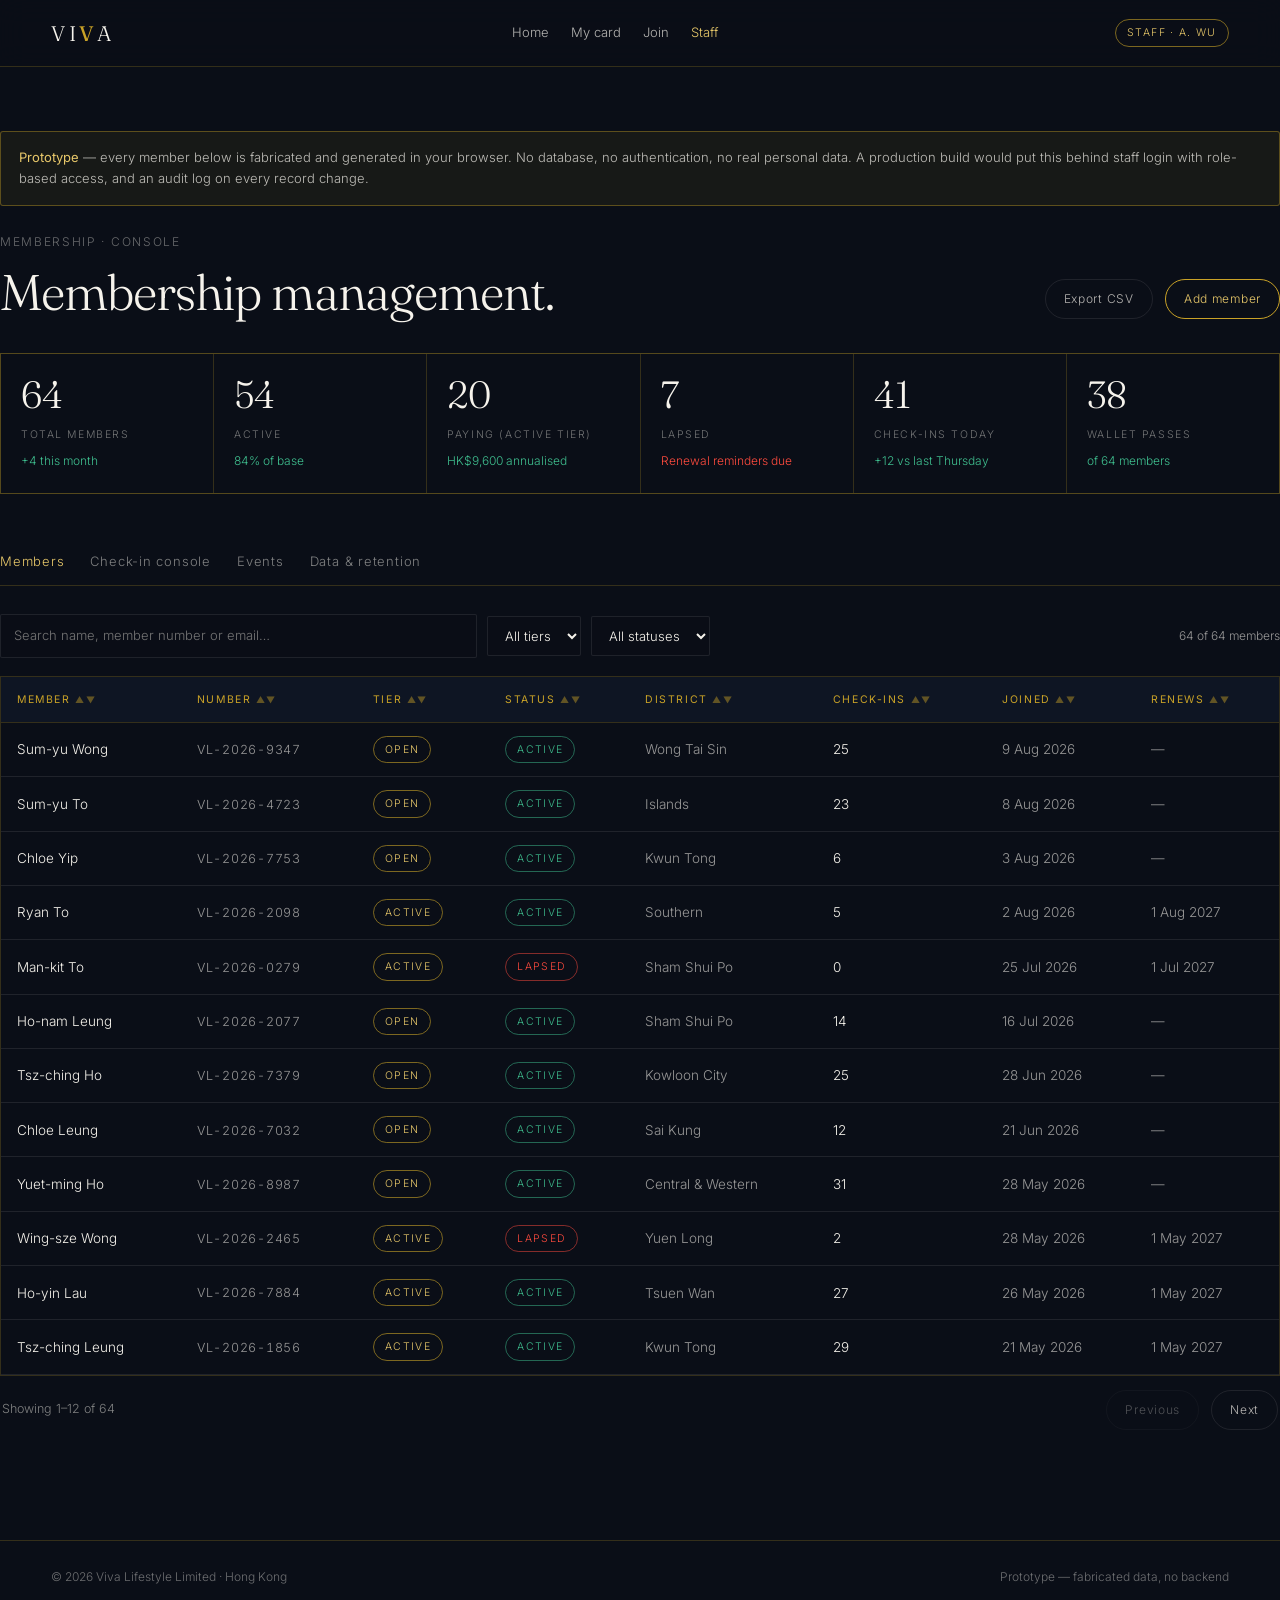
==== admin.html @ 415089f7 "Add membership prototype: join flow, virtual card, admin console" ====
<!DOCTYPE html>
<html lang="en">
<head>
<meta charset="utf-8">
<meta name="viewport" content="width=device-width, initial-scale=1">
<title>Membership admin — Viva Lifestyle</title>
<meta name="description" content="Viva Lifestyle membership management console: members, tiers, check-ins and events.">
<meta name="robots" content="noindex">
<meta name="theme-color" content="#0A0E17">
<link rel="preconnect" href="https://fonts.googleapis.com">
<link rel="preconnect" href="https://fonts.gstatic.com" crossorigin>
<link href="https://fonts.googleapis.com/css2?family=Fraunces:opsz,wght@9..144,300;9..144,400;9..144,500&family=Inter:wght@300;400;500&family=Noto+Sans+TC:wght@300;400;500&family=Noto+Serif+TC:wght@400;500&display=swap" rel="stylesheet">
<link rel="stylesheet" href="app.css">
</head>
<body>

<header class="top">
  <div class="wrap topin">
    <a href="index.html" class="logo">VI<b>V</b>A</a>
    <nav class="topnav">
      <a href="index.html">Home</a>
      <a href="card.html">My card</a>
      <a href="join.html">Join</a>
      <a href="admin.html" aria-current="page">Staff</a>
    </nav>
    <div class="toptools">
      <span class="badge gold">Staff · A. Wu</span>
    </div>
  </div>
</header>

<main class="wrap page">

  <div class="notice">
    <b>Prototype</b> — every member below is fabricated and generated in your browser. No database, no authentication,
    no real personal data. A production build would put this behind staff login with role-based access, and an audit log
    on every record change.
  </div>

  <p class="crumb">Membership · Console</p>
  <div class="phead">
    <h1 class="serif">Membership management.</h1>
    <div class="btnrow">
      <button class="btn sm ghost" id="expAll"><i></i><span>Export CSV</span></button>
      <button class="btn sm"><i></i><span>Add member</span></button>
    </div>
  </div>

  <div class="kpis rv" id="kpis"></div>

  <div class="tabs" style="margin-top:44px">
    <button class="tab on" data-tab="members">Members</button>
    <button class="tab" data-tab="checkin">Check-in console</button>
    <button class="tab" data-tab="events">Events</button>
    <button class="tab" data-tab="data">Data &amp; retention</button>
  </div>

  <!-- ---------- members ---------- -->
  <section data-panel="members">
    <div class="toolbar">
      <input type="search" id="q" placeholder="Search name, member number or email…" aria-label="Search members">
      <select id="fTier" aria-label="Filter by tier">
        <option value="">All tiers</option><option value="open">Open</option>
        <option value="active">Active</option><option value="builder">Builder</option>
      </select>
      <select id="fStatus" aria-label="Filter by status">
        <option value="">All statuses</option><option value="active">Active</option>
        <option value="lapsed">Lapsed</option><option value="pending">Pending</option>
      </select>
      <span class="spacer"></span>
      <span class="tiny muted" id="count"></span>
    </div>

    <div class="tablewrap">
      <table>
        <thead><tr>
          <th data-sort="name">Member <span class="ar">▲▼</span></th>
          <th data-sort="id">Number <span class="ar">▲▼</span></th>
          <th data-sort="tier">Tier <span class="ar">▲▼</span></th>
          <th data-sort="status">Status <span class="ar">▲▼</span></th>
          <th data-sort="district">District <span class="ar">▲▼</span></th>
          <th data-sort="checkins">Check-ins <span class="ar">▲▼</span></th>
          <th data-sort="joined">Joined <span class="ar">▲▼</span></th>
          <th data-sort="renews">Renews <span class="ar">▲▼</span></th>
        </tr></thead>
        <tbody id="rows"></tbody>
      </table>
      <div class="empty" id="none" hidden>No members match those filters.</div>
    </div>
    <div class="pager">
      <span id="pinfo"></span>
      <span class="btnrow">
        <button class="btn sm ghost" id="prev"><i></i><span>Previous</span></button>
        <button class="btn sm ghost" id="next"><i></i><span>Next</span></button>
      </span>
    </div>
  </section>

  <!-- ---------- check-in ---------- -->
  <section data-panel="checkin" hidden>
    <div class="scanner">
      <div>
        <div class="viewfinder">
          <div class="frame"><div class="laser"></div></div>
          <div class="hintxt">Camera would appear here</div>
        </div>
        <div class="btnrow" style="margin-top:18px">
          <button class="btn sm solid" id="simOk"><i></i><span>Simulate valid scan</span></button>
          <button class="btn sm ghost" id="simNo"><i></i><span>Simulate expired code</span></button>
        </div>
        <p class="tiny muted" style="margin-top:14px">
          Production: the host scans the member's rotating code, the server validates the token against the member
          record and the event's eligibility rule, then writes an attendance row. Codes expire every 30 seconds so a
          screenshot can't be passed around.
        </p>
      </div>
      <div>
        <div class="field">
          <label>Checking in to</label>
          <select id="evSel"></select>
        </div>
        <div class="scanres" id="scanres">
          <p class="muted tiny">Waiting for a scan…</p>
        </div>
        <h2 style="font-family:var(--display);font-weight:400;font-size:19px;margin:30px 0 12px">Recent check-ins</h2>
        <div class="rows" id="recent"></div>
      </div>
    </div>
  </section>

  <!-- ---------- events ---------- -->
  <section data-panel="events" hidden>
    <div class="tablewrap">
      <table>
        <thead><tr>
          <th>Event</th><th>Date</th><th>Venue</th><th>Eligibility</th>
          <th>Registered</th><th>Capacity</th><th>Fill</th><th>Price</th>
        </tr></thead>
        <tbody id="evRows"></tbody>
      </table>
    </div>
    <p class="tiny muted" style="margin-top:16px">
      Fill rate is registrations against capacity. Members-only events are gated on tier at scan time, not at
      registration, so an upgrade on the night still gets someone in.
    </p>
  </section>

  <!-- ---------- data ---------- -->
  <section data-panel="data" hidden>
    <div class="panel">
      <h2 style="font-family:var(--display);font-weight:400;font-size:22px;margin-bottom:16px">Personal data handling</h2>
      <p class="muted" style="font-size:14px">
        Viva collects personal data from members in Hong Kong, so the Personal Data (Privacy) Ordinance applies.
        These are the decisions a production build has to make explicit — they are listed here as a checklist, not as
        implemented behaviour.
      </p>
      <div class="rows" style="margin-top:22px">
        <div class="row"><div class="l"><b>Collection statement</b><small>Shown at sign-up, stating purpose, classes of transferee and access rights</small></div><div class="r"><span class="badge red">Not drafted</span></div></div>
        <div class="row"><div class="l"><b>Guardian consent under 18</b><small>Captured at sign-up, verified before first event</small></div><div class="r"><span class="badge gold">Flow built, unverified</span></div></div>
        <div class="row"><div class="l"><b>Attendance retention</b><small>Proposed: 24 months, then automatic deletion</small></div><div class="r"><span class="badge gold">Policy needed</span></div></div>
        <div class="row"><div class="l"><b>Marketing consent</b><small>Separate opt-in, withdrawable in one click</small></div><div class="r"><span class="badge green">Separated at sign-up</span></div></div>
        <div class="row"><div class="l"><b>Photo consent</b><small>Optional, withdrawable, tracked per member</small></div><div class="r"><span class="badge green">Separated at sign-up</span></div></div>
        <div class="row"><div class="l"><b>Data access requests</b><small>Member can export or erase their own record</small></div><div class="r"><span class="badge red">Not built</span></div></div>
        <div class="row"><div class="l"><b>Staff access log</b><small>Who viewed or changed which member record, and when</small></div><div class="r"><span class="badge red">Not built</span></div></div>
      </div>
    </div>
  </section>
</main>

<div class="scrim" id="scrim"></div>
<aside class="drawer" id="drawer" role="dialog" aria-modal="true" aria-label="Member detail">
  <button class="x" id="closeDrawer" aria-label="Close">×</button>
  <div id="dbody"></div>
</aside>

<footer class="foot">
  <div class="wrap in">
    <span>© 2026 Viva Lifestyle Limited · Hong Kong</span>
    <span>Prototype — fabricated data, no backend</span>
  </div>
</footer>

<script src="app.js"></script>
<script>
VIVA.ready(function () {
  var M = VIVA.MEMBERS, T = VIVA.TIERS, page = 0, per = 12, sortKey = 'joined', sortDir = -1;

  /* ---------- KPIs ---------- */
  var active = M.filter(function (m) { return m.status === 'active'; }).length;
  var paid = M.filter(function (m) { return m.tier === 'active'; }).length;
  var lapsed = M.filter(function (m) { return m.status === 'lapsed'; }).length;
  var revenue = paid * 480;
  var newThisMonth = M.filter(function (m) { return m.joined.slice(0, 7) === '2026-08'; }).length;
  var kpis = [
    ['Total members', M.length.toLocaleString(), '+' + newThisMonth + ' this month', false],
    ['Active', active.toLocaleString(), Math.round(active / M.length * 100) + '% of base', false],
    ['Paying (Active tier)', paid.toLocaleString(), 'HK$' + revenue.toLocaleString() + ' annualised', false],
    ['Lapsed', lapsed.toLocaleString(), 'Renewal reminders due', true],
    ['Check-ins today', '41', '+12 vs last Thursday', false],
    ['Wallet passes', M.filter(function (m) { return m.walletPass; }).length.toLocaleString(), 'of ' + M.length + ' members', false]
  ];
  document.getElementById('kpis').innerHTML = kpis.map(function (k) {
    return '<div class="kpi"><b>' + k[1] + '</b><small>' + k[0] + '</small>' +
      '<div class="delta' + (k[3] ? ' down' : '') + '">' + k[2] + '</div></div>';
  }).join('');

  /* ---------- tabs ---------- */
  document.querySelectorAll('.tab').forEach(function (t) {
    t.addEventListener('click', function () {
      document.querySelectorAll('.tab').forEach(function (o) { o.classList.toggle('on', o === t); });
      document.querySelectorAll('[data-panel]').forEach(function (p) {
        p.hidden = p.dataset.panel !== t.dataset.tab;
      });
    });
  });

  /* ---------- members table ---------- */
  function filtered() {
    var q = document.getElementById('q').value.trim().toLowerCase();
    var ft = document.getElementById('fTier').value, fs = document.getElementById('fStatus').value;
    return M.filter(function (m) {
      if (ft && m.tier !== ft) return false;
      if (fs && m.status !== fs) return false;
      if (!q) return true;
      return (m.name + ' ' + m.id + ' ' + m.email).toLowerCase().indexOf(q) > -1;
    }).sort(function (a, b) {
      var x = a[sortKey], y = b[sortKey];
      if (typeof x === 'string') return x.localeCompare(y) * sortDir;
      return (x - y) * sortDir;
    });
  }

  function statusBadge(s) {
    var c = s === 'active' ? 'green' : (s === 'lapsed' ? 'red' : '');
    return '<span class="badge ' + c + '">' + s.charAt(0).toUpperCase() + s.slice(1) + '</span>';
  }

  function draw() {
    var list = filtered(), total = list.length, maxPage = Math.max(0, Math.ceil(total / per) - 1);
    if (page > maxPage) page = maxPage;
    var slice = list.slice(page * per, page * per + per);
    document.getElementById('rows').innerHTML = slice.map(function (m) {
      return '<tr data-id="' + m.id + '">' +
        '<td>' + VIVA.esc(m.name) + '</td>' +
        '<td><span class="mono">' + m.id + '</span></td>' +
        '<td><span class="badge gold">' + T[m.tier].en + '</span></td>' +
        '<td>' + statusBadge(m.status) + '</td>' +
        '<td class="muted">' + VIVA.esc(m.district) + '</td>' +
        '<td class="mono">' + m.checkins + '</td>' +
        '<td class="muted">' + VIVA.fmtDate(m.joined) + '</td>' +
        '<td class="muted">' + (m.tier === 'open' ? '—' : VIVA.fmtDate(m.renews)) + '</td></tr>';
    }).join('');
    document.getElementById('none').hidden = total > 0;
    document.getElementById('count').textContent = total + ' of ' + M.length + ' members';
    document.getElementById('pinfo').textContent = total ? ('Showing ' + (page * per + 1) + '–' +
      Math.min(total, page * per + per) + ' of ' + total) : '';
    document.getElementById('prev').disabled = page === 0;
    document.getElementById('next').disabled = page >= maxPage;
    document.querySelectorAll('#rows tr').forEach(function (tr) {
      tr.addEventListener('click', function () { openDrawer(tr.dataset.id); });
    });
  }

  ['q','fTier','fStatus'].forEach(function (id) {
    document.getElementById(id).addEventListener('input', function () { page = 0; draw(); });
  });
  document.getElementById('prev').addEventListener('click', function () { if (page > 0) { page--; draw(); } });
  document.getElementById('next').addEventListener('click', function () { page++; draw(); });
  document.querySelectorAll('th[data-sort]').forEach(function (th) {
    th.addEventListener('click', function () {
      var k = th.dataset.sort;
      if (sortKey === k) sortDir *= -1; else { sortKey = k; sortDir = 1; }
      draw();
    });
  });

  /* ---------- drawer ---------- */
  var scrim = document.getElementById('scrim'), drawer = document.getElementById('drawer');
  function closeDrawer() { scrim.classList.remove('on'); drawer.classList.remove('on'); }
  scrim.addEventListener('click', closeDrawer);
  document.getElementById('closeDrawer').addEventListener('click', closeDrawer);
  document.addEventListener('keydown', function (e) { if (e.key === 'Escape') closeDrawer(); });

  function openDrawer(id) {
    var m = M.filter(function (x) { return x.id === id; })[0];
    if (!m) return;
    document.getElementById('dbody').innerHTML =
      '<p class="crumb">Member record</p>' +
      '<h2 class="serif" style="font-size:30px">' + VIVA.esc(m.name) + '</h2>' +
      '<p class="mono muted" style="margin-top:6px">' + m.id + '</p>' +
      '<div style="display:flex;gap:8px;flex-wrap:wrap;margin-top:16px">' +
        '<span class="badge gold">' + T[m.tier].en + '</span>' + statusBadge(m.status) +
        (m.walletPass ? '<span class="badge green">Wallet pass issued</span>' : '<span class="badge">No wallet pass</span>') +
        (m.age < 18 ? '<span class="badge red">Under 18</span>' : '') +
      '</div>' +
      '<div class="rows" style="margin-top:26px">' +
        row('Email', m.email) + row('Phone', m.phone) + row('Age', m.age) +
        row('District', m.district) + row('Sports', m.sports.join(', ')) +
        row('Joined', VIVA.fmtDate(m.joined)) +
        row('Renews', m.tier === 'open' ? '—' : VIVA.fmtDate(m.renews)) +
        row('Check-ins', m.checkins) + row('Last seen', VIVA.fmtDate(m.lastSeen)) +
        row('Marketing consent', m.consentMarketing ? 'Yes' : 'No') +
        (m.age < 18 ? row('Guardian consent', m.guardianConsent ? 'On file' : 'MISSING') : '') +
      '</div>' +
      '<div class="btnrow" style="margin-top:26px">' +
        '<button class="btn sm"><i></i><span>Change tier</span></button>' +
        '<button class="btn sm ghost"><i></i><span>Reissue card</span></button>' +
        '<button class="btn sm ghost"><i></i><span>Export record</span></button>' +
        '<button class="btn sm ghost"><i></i><span>Suspend</span></button>' +
      '</div>' +
      '<p class="tiny muted" style="margin-top:18px">Actions are inert in this prototype. In production each one would ' +
      'write to an audit log with the staff member, timestamp and previous value.</p>';
    scrim.classList.add('on'); drawer.classList.add('on');
  }
  function row(k, v) {
    return '<div class="row"><div class="l"><small>' + k + '</small></div><div class="r">' + VIVA.esc(v) + '</div></div>';
  }

  /* ---------- CSV export ---------- */
  document.getElementById('expAll').addEventListener('click', function () {
    var cols = ['id','name','email','tier','status','district','joined','renews','checkins'];
    var csv = [cols.join(',')].concat(filtered().map(function (m) {
      return cols.map(function (c) { return '"' + String(m[c]).replace(/"/g, '""') + '"'; }).join(',');
    })).join('\n');
    var a = document.createElement('a');
    a.href = URL.createObjectURL(new Blob([csv], { type: 'text/csv' }));
    a.download = 'viva-members-prototype.csv'; a.click();
  });

  /* ---------- events tab ---------- */
  document.getElementById('evRows').innerHTML = VIVA.EVENTS.map(function (e) {
    var reg = Math.min(e.cap, Math.round(e.cap * (0.42 + (e.cap % 7) / 12)));
    var pct = Math.round(reg / e.cap * 100);
    return '<tr><td>' + VIVA.esc(e.name) + '</td><td class="muted">' + VIVA.fmtDate(e.date) + '</td>' +
      '<td class="muted">' + VIVA.esc(e.venue) + '</td>' +
      '<td>' + (e.tier === 'open' ? '<span class="badge">All members</span>' : '<span class="badge gold">Active+</span>') + '</td>' +
      '<td class="mono">' + reg + '</td><td class="mono">' + e.cap + '</td>' +
      '<td><span class="badge ' + (pct > 85 ? 'red' : (pct > 60 ? 'gold' : 'green')) + '">' + pct + '%</span></td>' +
      '<td class="muted">' + VIVA.money(e.price) + '</td></tr>';
  }).join('');

  /* ---------- check-in console ---------- */
  var evSel = document.getElementById('evSel');
  VIVA.EVENTS.forEach(function (e) {
    var o = document.createElement('option'); o.value = e.id;
    o.textContent = e.name + ' — ' + VIVA.fmtDate(e.date); evSel.appendChild(o);
  });
  function renderRecent() {
    document.getElementById('recent').innerHTML = VIVA.CHECKINS.slice(0, 8).map(function (c) {
      return '<div class="row"><div class="l"><b>' + VIVA.esc(c.name) + '</b><small>' + c.memberId + ' · ' + VIVA.esc(c.event) + '</small></div>' +
        '<div class="r">' + c.at + ' ' + (c.result === 'ok' ? '<span class="badge green">In</span>' : '<span class="badge red">Denied</span>') + '</div></div>';
    }).join('');
  }
  renderRecent();

  function scan(ok) {
    var m = M[Math.floor(Math.random() * M.length)];
    var ev = VIVA.EVENTS.filter(function (e) { return e.id === evSel.value; })[0];
    var eligible = ev.tier === 'open' || m.tier !== 'open';
    var box = document.getElementById('scanres');
    if (!ok) {
      box.className = 'scanres no';
      box.innerHTML = '<span class="badge red">Code expired</span><p style="margin-top:12px;font-size:14px">' +
        'This code was generated more than 30 seconds ago. Ask the member to reopen their card.</p>';
      return;
    }
    if (!eligible) {
      box.className = 'scanres no';
      box.innerHTML = '<span class="badge red">Not eligible</span>' +
        '<h3 class="serif" style="font-size:24px;margin:12px 0 4px">' + VIVA.esc(m.name) + '</h3>' +
        '<p class="mono muted">' + m.id + '</p>' +
        '<p style="margin-top:12px;font-size:14px">' + VIVA.esc(ev.name) + ' is Active tier and above. ' +
        'Offer an upgrade at the door — it takes about thirty seconds.</p>';
      return;
    }
    box.className = 'scanres ok';
    box.innerHTML = '<span class="badge green dot">Checked in</span>' +
      '<h3 class="serif" style="font-size:24px;margin:12px 0 4px">' + VIVA.esc(m.name) + '</h3>' +
      '<p class="mono muted">' + m.id + ' · ' + T[m.tier].en + '</p>' +
      '<p style="margin-top:12px;font-size:14px">' + VIVA.esc(ev.name) + ' · check-in ' + (m.checkins + 1) +
      ' for this member.' + (m.age < 18 && !m.guardianConsent ?
      ' <span style="color:var(--pulse)">Guardian consent missing — collect before they take part.</span>' : '') + '</p>';
    VIVA.CHECKINS.unshift({ memberId: m.id, name: m.name, tier: m.tier, event: ev.name, eventId: ev.id,
      at: new Date().toTimeString().slice(0, 5), result: 'ok' });
    renderRecent();
  }
  document.getElementById('simOk').addEventListener('click', function () { scan(true); });
  document.getElementById('simNo').addEventListener('click', function () { scan(false); });

  draw();
});
</script>
</body>
</html>
---- app.css ----
/* Viva Lifestyle — shared design system
   Prototype only. Tokens match index.html. */

:root{
  --ink:#0A0E17;
  --navy:#121C31;
  --slate:#1A2740;
  --gold:#C9A227;
  --champagne:#E8C86A;
  --pulse:#FF4B3E;
  --mint:#3FBF8F;
  --pearl:#F6F3EC;
  --display:"Fraunces","Noto Serif TC",Georgia,serif;
  --body:"Inter","Noto Sans TC",system-ui,sans-serif;
  --pad:clamp(18px,4vw,56px);
  --line:rgba(201,162,39,.22);
  --line2:rgba(246,243,236,.09);
}
*{box-sizing:border-box;margin:0;padding:0}
html{scroll-behavior:smooth}
body{background:var(--ink);color:var(--pearl);font-family:var(--body);font-weight:300;line-height:1.65;-webkit-font-smoothing:antialiased}
a{color:inherit;text-decoration:none}
button,input,select,textarea{font:inherit;color:inherit}
::selection{background:var(--gold);color:var(--ink)}
:focus-visible{outline:2px solid var(--champagne);outline-offset:3px}
.serif{font-family:var(--display);font-weight:300;letter-spacing:-.02em;line-height:1.06}
.eyebrow{font-size:11px;letter-spacing:.22em;text-transform:uppercase;color:var(--gold)}
.muted{color:rgba(246,243,236,.6)}
.tiny{font-size:12px}
.wrap{max-width:1280px;margin:0 auto;padding:0 var(--pad)}
.narrow{max-width:760px}

/* ---------- top bar ---------- */
.top{position:sticky;top:0;z-index:80;background:rgba(10,14,23,.9);backdrop-filter:blur(14px);border-bottom:1px solid var(--line)}
.topin{display:flex;align-items:center;justify-content:space-between;gap:18px;height:66px}
.logo{font-family:var(--display);font-size:21px;letter-spacing:.16em}
.logo b{color:var(--gold);font-weight:400}
.topnav{display:flex;gap:22px;align-items:center;font-size:13px}
.topnav a{opacity:.72;transition:opacity .25s}
.topnav a:hover,.topnav a[aria-current]{opacity:1;color:var(--champagne)}
.toptools{display:flex;gap:12px;align-items:center}
.lang{display:flex;border:1px solid rgba(201,162,39,.4);border-radius:999px;overflow:hidden}
.lang button{background:none;border:0;font-size:11px;letter-spacing:.08em;padding:5px 11px;cursor:pointer;transition:background .25s,color .25s}
.lang button.act{background:var(--gold);color:var(--ink)}
@media(max-width:820px){.topnav{display:none}}

/* ---------- page furniture ---------- */
.page{padding:clamp(32px,6vw,64px) 0 96px}
.phead{display:flex;flex-wrap:wrap;gap:18px;align-items:flex-end;justify-content:space-between;margin-bottom:34px}
.phead h1{font-size:clamp(28px,4.4vw,50px)}
.crumb{font-size:12px;letter-spacing:.14em;text-transform:uppercase;color:rgba(246,243,236,.4);margin-bottom:14px}
.sect{margin-top:52px}
.sect>h2{font-family:var(--display);font-weight:400;font-size:24px;margin-bottom:18px}

/* ---------- buttons ---------- */
.btn{position:relative;display:inline-flex;align-items:center;justify-content:center;gap:8px;overflow:hidden;
  border:1px solid var(--gold);border-radius:999px;padding:13px 28px;font-size:13px;letter-spacing:.06em;
  color:var(--champagne);background:none;cursor:pointer;transition:color .3s}
.btn i{position:absolute;inset:0;background:var(--gold);transform:translateY(101%);transition:transform .45s cubic-bezier(.76,0,.24,1)}
.btn span{position:relative;z-index:1}
.btn:hover{color:var(--ink)}
.btn:hover i{transform:translateY(0)}
.btn.solid{border-color:var(--pulse);color:var(--pulse)}
.btn.solid i{background:var(--pulse)}
.btn.solid:hover{color:var(--pearl)}
.btn.sm{padding:9px 18px;font-size:12px}
.btn.ghost{border-color:var(--line2);color:rgba(246,243,236,.72)}
.btn.ghost i{background:rgba(246,243,236,.12)}
.btn.ghost:hover{color:var(--pearl)}
.btn[disabled]{opacity:.4;pointer-events:none}
.btnrow{display:flex;flex-wrap:wrap;gap:12px}

/* ---------- surfaces ---------- */
.panel{background:var(--navy);border:1px solid var(--line);border-radius:3px;padding:clamp(20px,3vw,30px)}
.panel.flat{background:rgba(18,28,49,.5)}
.hr{height:1px;background:var(--line);margin:26px 0}

/* ---------- badges ---------- */
.badge{display:inline-flex;align-items:center;gap:6px;font-size:10.5px;letter-spacing:.13em;text-transform:uppercase;
  border:1px solid var(--line);border-radius:999px;padding:4px 11px;color:rgba(246,243,236,.66);white-space:nowrap}
.badge.gold{border-color:rgba(201,162,39,.6);color:var(--champagne)}
.badge.green{border-color:rgba(63,191,143,.5);color:var(--mint)}
.badge.red{border-color:rgba(255,75,62,.5);color:var(--pulse)}
.badge.dot::before{content:"";width:5px;height:5px;border-radius:50%;background:currentColor}

/* ---------- forms ---------- */
.field{margin-bottom:20px}
.field label{display:block;font-size:11px;letter-spacing:.16em;text-transform:uppercase;color:var(--gold);margin-bottom:9px}
.field input,.field select,.field textarea{width:100%;background:rgba(10,14,23,.6);border:1px solid var(--line2);
  border-radius:2px;padding:13px 14px;font-size:14px;transition:border-color .25s}
.field input:focus,.field select:focus,.field textarea:focus{border-color:rgba(201,162,39,.6);outline:none}
.field .hint{font-size:12px;color:rgba(246,243,236,.42);margin-top:7px}
.field.err input,.field.err select{border-color:var(--pulse)}
.field .msg{font-size:12px;color:var(--pulse);margin-top:7px;display:none}
.field.err .msg{display:block}
.grid2{display:grid;grid-template-columns:1fr 1fr;gap:0 20px}
@media(max-width:640px){.grid2{grid-template-columns:1fr}}
.check{display:flex;gap:11px;align-items:flex-start;font-size:13.5px;color:rgba(246,243,236,.7);margin-bottom:14px}
.check input{width:17px;height:17px;margin-top:2px;accent-color:var(--gold);flex:none}

/* ---------- tier picker ---------- */
.tierpick{display:grid;grid-template-columns:repeat(auto-fit,minmax(210px,1fr));gap:14px}
.topt{border:1px solid var(--line);border-radius:3px;padding:22px 20px;cursor:pointer;background:rgba(18,28,49,.4);transition:border-color .25s,background .25s}
.topt:hover{border-color:rgba(201,162,39,.55)}
.topt.on{border-color:var(--gold);background:rgba(201,162,39,.09)}
.topt h4{font-family:var(--display);font-weight:400;font-size:21px;margin-bottom:4px}
.topt .price{font-size:12px;letter-spacing:.12em;text-transform:uppercase;color:var(--gold);margin-bottom:12px}
.topt p{font-size:13px;color:rgba(246,243,236,.58)}

/* ---------- steps ---------- */
.steps{display:flex;gap:8px;margin-bottom:34px;flex-wrap:wrap}
.stp{flex:1;min-width:110px;border-top:2px solid var(--line2);padding-top:11px;font-size:11.5px;letter-spacing:.12em;text-transform:uppercase;color:rgba(246,243,236,.35);transition:color .3s,border-color .3s}
.stp.on{border-top-color:var(--gold);color:var(--champagne)}
.stp.done{border-top-color:rgba(201,162,39,.5);color:rgba(246,243,236,.55)}

/* ---------- membership card ---------- */
.cardwrap{perspective:1600px;max-width:400px;width:100%}
.mcard{position:relative;width:100%;aspect-ratio:1.586/1;transform-style:preserve-3d;transition:transform .8s cubic-bezier(.76,0,.24,1);cursor:pointer}
.mcard.flip{transform:rotateY(180deg)}
.face{position:absolute;inset:0;backface-visibility:hidden;border-radius:14px;overflow:hidden;
  border:1px solid rgba(201,162,39,.45);background:linear-gradient(145deg,#101A2E 0%,#0A0E17 55%,#161F33 100%);
  padding:22px;display:flex;flex-direction:column;justify-content:space-between;
  box-shadow:0 24px 60px -24px rgba(0,0,0,.9)}
.face::before{content:"";position:absolute;inset:0;background:radial-gradient(80% 60% at 82% 12%,rgba(201,162,39,.2),transparent 62%);pointer-events:none}
.face.back{transform:rotateY(180deg);align-items:center;justify-content:center;gap:14px}
.mcard .top{display:flex;justify-content:space-between;align-items:flex-start;position:relative;z-index:1}
.mcard .mark{font-family:var(--display);font-size:19px;letter-spacing:.18em}
.mcard .mark b{color:var(--gold);font-weight:400}
.mcard .name{font-family:var(--display);font-size:clamp(20px,5.4vw,26px);font-weight:400;line-height:1.15;position:relative;z-index:1}
.mcard .no{font-size:12px;letter-spacing:.24em;color:rgba(246,243,236,.55);margin-top:5px;font-variant-numeric:tabular-nums}
.mcard .foot{display:flex;justify-content:space-between;align-items:flex-end;position:relative;z-index:1;font-size:10.5px;letter-spacing:.14em;text-transform:uppercase;color:rgba(246,243,236,.45)}
.mcard .foot b{display:block;color:var(--pearl);font-weight:400;font-size:12px;letter-spacing:.1em;margin-top:3px}
.tiermark{font-family:var(--display);font-size:13px;letter-spacing:.2em;text-transform:uppercase;color:var(--champagne);border:1px solid rgba(201,162,39,.5);border-radius:999px;padding:4px 12px}
.qrbox{background:var(--pearl);padding:10px;border-radius:8px;width:150px;height:150px;display:flex;align-items:center;justify-content:center}
.qrbox canvas,.qrbox img{width:100%!important;height:100%!important;display:block}
.qrmeta{font-size:11px;letter-spacing:.14em;text-transform:uppercase;color:rgba(246,243,236,.5);text-align:center}
.qrmeta b{color:var(--champagne);font-weight:400}
.fliphint{font-size:11px;letter-spacing:.16em;text-transform:uppercase;color:rgba(246,243,236,.35);text-align:center;margin-top:16px}

/* wallet buttons */
.wallets{display:flex;flex-wrap:wrap;gap:10px;margin-top:22px}
.wbtn{display:inline-flex;align-items:center;gap:9px;border:1px solid var(--line2);border-radius:8px;background:#000;
  padding:10px 16px;font-size:12.5px;cursor:pointer;transition:border-color .25s}
.wbtn:hover{border-color:rgba(246,243,236,.35)}
.wbtn svg{width:18px;height:18px;flex:none}
.wbtn small{display:block;font-size:9.5px;letter-spacing:.1em;text-transform:uppercase;color:rgba(246,243,236,.5)}

/* ---------- perks / list rows ---------- */
.rows{border-top:1px solid var(--line2)}
.row{display:flex;justify-content:space-between;align-items:center;gap:14px;padding:14px 0;border-bottom:1px solid var(--line2);font-size:14px}
.row .l{display:flex;flex-direction:column;gap:3px;min-width:0}
.row .l b{font-weight:400}
.row .l small{font-size:12px;color:rgba(246,243,236,.45)}
.row .r{font-size:12.5px;color:rgba(246,243,236,.55);white-space:nowrap;text-align:right}

/* ---------- KPI tiles ---------- */
.kpis{display:grid;grid-template-columns:repeat(auto-fit,minmax(168px,1fr));gap:1px;background:var(--line);border:1px solid var(--line)}
.kpi{background:var(--ink);padding:22px 20px}
.kpi b{display:block;font-family:var(--display);font-weight:300;font-size:clamp(26px,3.4vw,38px);line-height:1;font-variant-numeric:tabular-nums}
.kpi small{display:block;font-size:10.5px;letter-spacing:.15em;text-transform:uppercase;color:rgba(246,243,236,.45);margin-top:12px}
.kpi .delta{font-size:12px;margin-top:8px;color:var(--mint)}
.kpi .delta.down{color:var(--pulse)}

/* ---------- tabs ---------- */
.tabs{display:flex;gap:26px;border-bottom:1px solid var(--line);margin-bottom:28px;overflow-x:auto}
.tab{background:none;border:0;padding:13px 0;font-size:13px;letter-spacing:.06em;color:rgba(246,243,236,.5);cursor:pointer;
  border-bottom:1px solid transparent;margin-bottom:-1px;white-space:nowrap;transition:color .25s,border-color .25s}
.tab.on{color:var(--champagne);border-bottom-color:var(--gold)}

/* ---------- toolbar ---------- */
.toolbar{display:flex;flex-wrap:wrap;gap:10px;align-items:center;margin-bottom:18px}
.toolbar input[type=search],.toolbar select{background:rgba(10,14,23,.6);border:1px solid var(--line2);border-radius:2px;padding:10px 13px;font-size:13px}
.toolbar input[type=search]{min-width:230px;flex:1}
.toolbar .spacer{flex:1}

/* ---------- table ---------- */
.tablewrap{overflow-x:auto;border:1px solid var(--line)}
table{width:100%;border-collapse:collapse;font-size:13.5px;min-width:760px}
th{text-align:left;font-weight:400;font-size:10.5px;letter-spacing:.15em;text-transform:uppercase;color:var(--gold);
  padding:14px 16px;border-bottom:1px solid var(--line);background:rgba(18,28,49,.5);white-space:nowrap;cursor:pointer;user-select:none}
th .ar{opacity:.45;font-size:9px}
td{padding:13px 16px;border-bottom:1px solid var(--line2);vertical-align:middle}
tbody tr{cursor:pointer;transition:background .2s}
tbody tr:hover{background:rgba(201,162,39,.06)}
td .mono{font-variant-numeric:tabular-nums;letter-spacing:.06em;color:rgba(246,243,236,.6);font-size:12.5px}
.pager{display:flex;justify-content:space-between;align-items:center;gap:14px;padding:14px 2px;font-size:12.5px;color:rgba(246,243,236,.5)}
.empty{padding:56px 20px;text-align:center;color:rgba(246,243,236,.45);font-size:14px}

/* ---------- drawer ---------- */
.scrim{position:fixed;inset:0;background:rgba(5,7,12,.72);backdrop-filter:blur(3px);opacity:0;pointer-events:none;transition:opacity .35s;z-index:120}
.scrim.on{opacity:1;pointer-events:auto}
.drawer{position:fixed;top:0;right:0;bottom:0;width:min(500px,100%);background:var(--ink);border-left:1px solid var(--line);
  z-index:130;transform:translateX(100%);transition:transform .45s cubic-bezier(.76,0,.24,1);overflow-y:auto;padding:26px var(--pad) 48px}
.drawer.on{transform:none}
.drawer .x{position:absolute;top:20px;right:20px;background:none;border:0;font-size:22px;cursor:pointer;color:rgba(246,243,236,.5);line-height:1}
.drawer .x:hover{color:var(--pearl)}

/* ---------- scanner ---------- */
.scanner{display:grid;grid-template-columns:1fr 1fr;gap:26px}
@media(max-width:820px){.scanner{grid-template-columns:1fr}}
.viewfinder{aspect-ratio:1;border:1px solid var(--line);border-radius:4px;background:
  linear-gradient(135deg,rgba(18,28,49,.9),rgba(10,14,23,.9));position:relative;overflow:hidden;display:flex;align-items:center;justify-content:center}
.viewfinder .frame{width:62%;aspect-ratio:1;border:1px solid rgba(201,162,39,.5);border-radius:8px;position:relative}
.viewfinder .laser{position:absolute;left:0;right:0;height:2px;background:linear-gradient(90deg,transparent,var(--champagne),transparent);animation:scan 2.4s ease-in-out infinite}
@keyframes scan{0%,100%{top:4%}50%{top:94%}}
.viewfinder .hintxt{position:absolute;bottom:18px;left:0;right:0;text-align:center;font-size:11px;letter-spacing:.16em;text-transform:uppercase;color:rgba(246,243,236,.4)}
.scanres{border:1px solid var(--line);border-radius:4px;padding:22px;min-height:150px}
.scanres.ok{border-color:rgba(63,191,143,.5);background:rgba(63,191,143,.07)}
.scanres.no{border-color:rgba(255,75,62,.5);background:rgba(255,75,62,.07)}

/* ---------- notice ---------- */
.notice{border:1px solid rgba(201,162,39,.4);background:rgba(201,162,39,.07);border-radius:3px;padding:15px 18px;font-size:13px;color:rgba(246,243,236,.75);margin-bottom:26px}
.notice b{color:var(--champagne);font-weight:400}

/* ---------- reveal ---------- */
.rv{opacity:0;transform:translateY(18px);transition:opacity .7s ease,transform .7s ease}
.rv.on{opacity:1;transform:none}

/* ---------- footer ---------- */
.foot{border-top:1px solid var(--line);padding:26px 0 40px;font-size:12px;color:rgba(246,243,236,.42)}
.foot .in{display:flex;flex-wrap:wrap;gap:14px;justify-content:space-between}

@media(prefers-reduced-motion:reduce){
  *{animation:none!important;transition-duration:.01ms!important}
  .rv{opacity:1;transform:none}
}
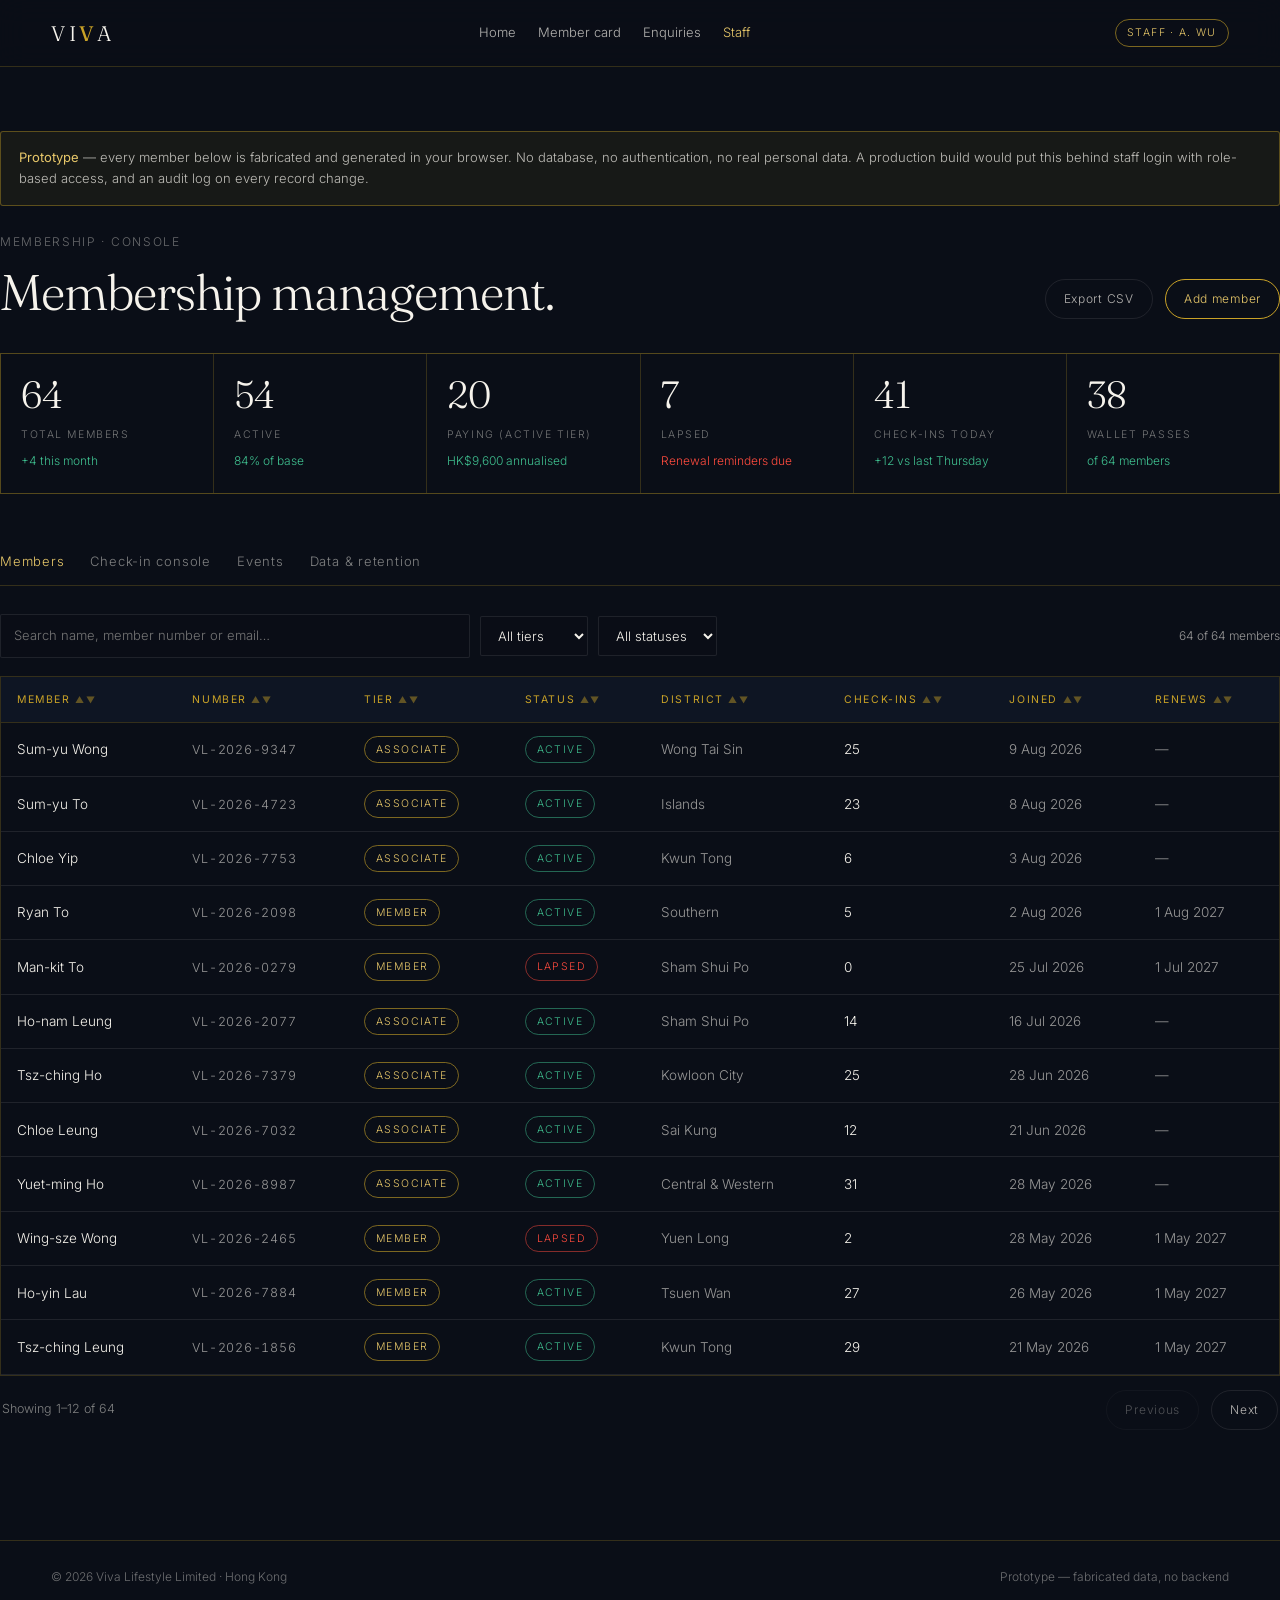
==== commit 78e260a0: "Reframe as invitation-only: prestige register, enquiry route, renamed tiers" ====
--- a/admin.html
+++ b/admin.html
@@ -19,8 +19,8 @@
     <a href="index.html" class="logo">VI<b>V</b>A</a>
     <nav class="topnav">
       <a href="index.html">Home</a>
-      <a href="card.html">My card</a>
-      <a href="join.html">Join</a>
+      <a href="card.html">Member card</a>
+      <a href="enquiry.html">Enquiries</a>
       <a href="admin.html" aria-current="page">Staff</a>
     </nav>
     <div class="toptools">
@@ -60,8 +60,8 @@
     <div class="toolbar">
       <input type="search" id="q" placeholder="Search name, member number or email…" aria-label="Search members">
       <select id="fTier" aria-label="Filter by tier">
-        <option value="">All tiers</option><option value="open">Open</option>
-        <option value="active">Active</option><option value="builder">Builder</option>
+        <option value="">All tiers</option><option value="open">Associate</option>
+        <option value="active">Member</option><option value="builder">Fellow</option>
       </select>
       <select id="fStatus" aria-label="Filter by status">
         <option value="">All statuses</option><option value="active">Active</option>
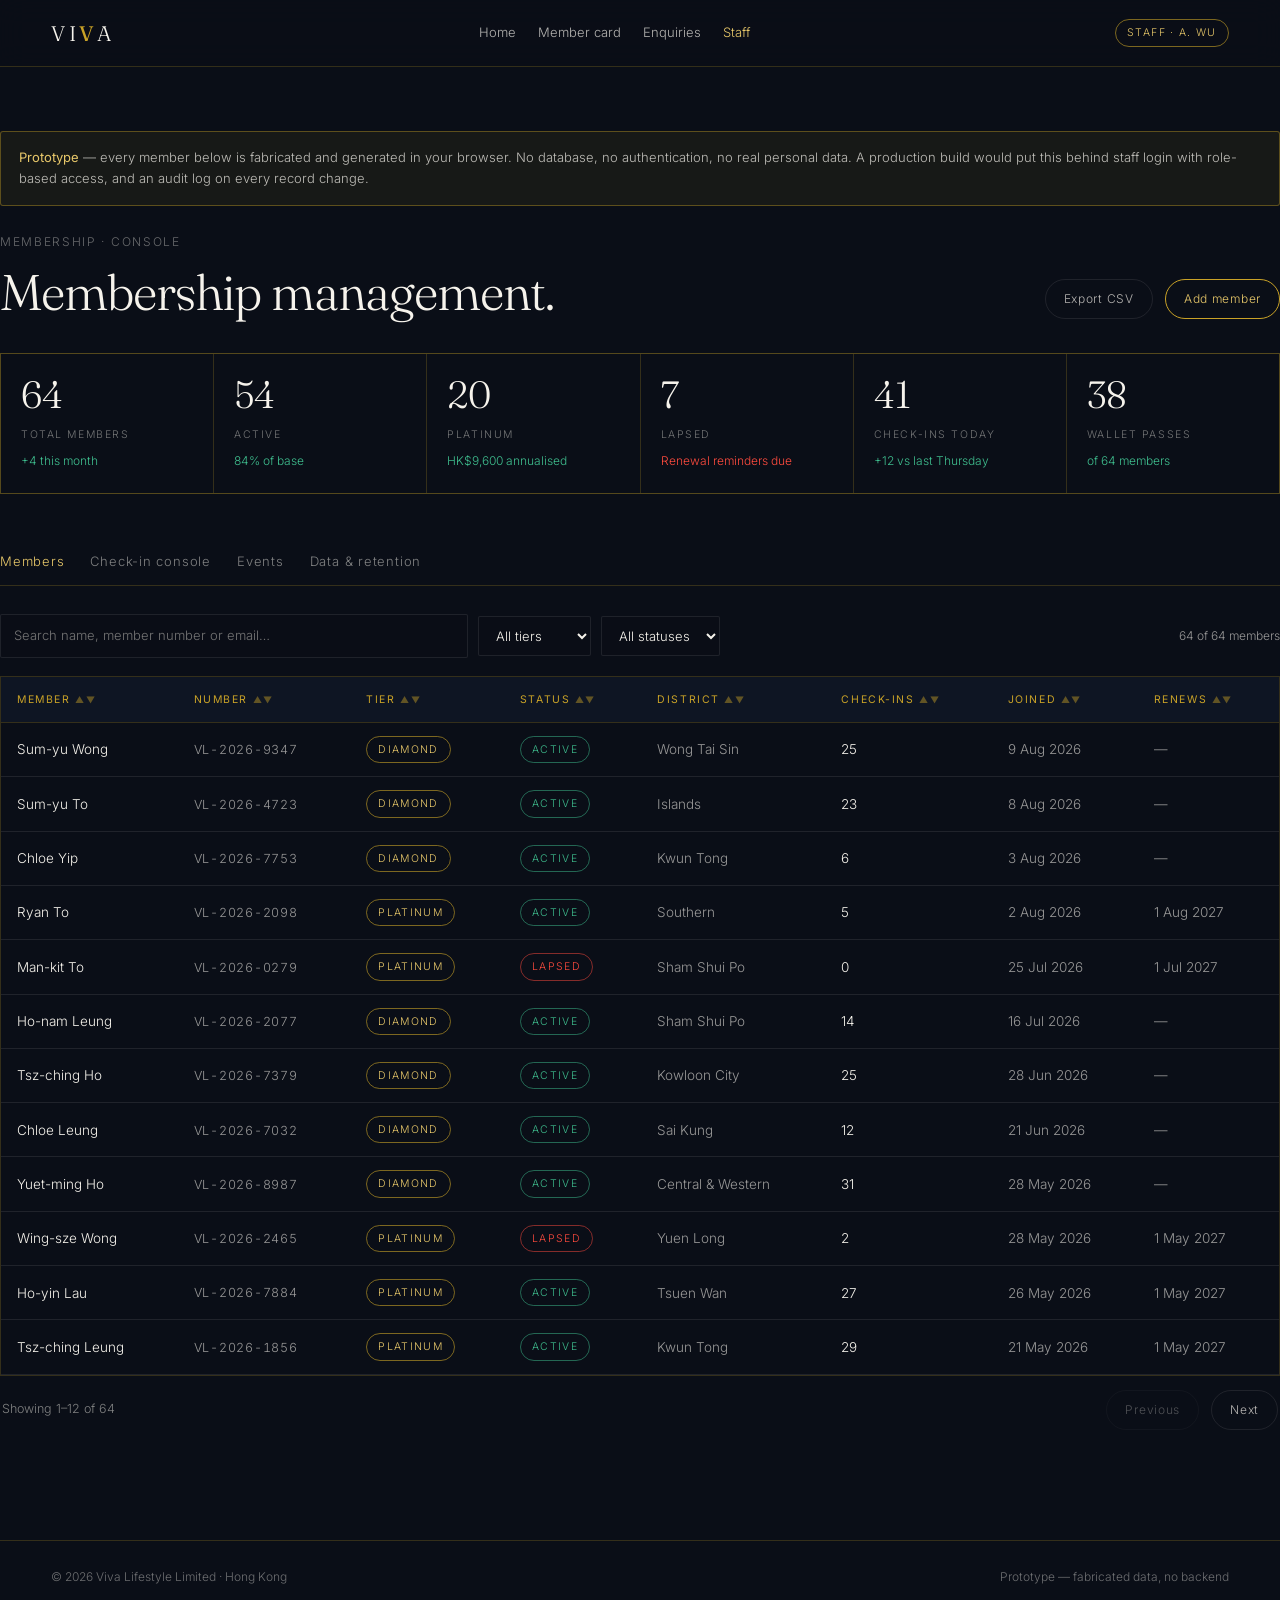
==== commit 6f59de0d: "Recast tiers as Diamond, Platinum and Black Gold; remove published pricing" ====
--- a/admin.html
+++ b/admin.html
@@ -60,8 +60,8 @@
     <div class="toolbar">
       <input type="search" id="q" placeholder="Search name, member number or email…" aria-label="Search members">
       <select id="fTier" aria-label="Filter by tier">
-        <option value="">All tiers</option><option value="open">Associate</option>
-        <option value="active">Member</option><option value="builder">Fellow</option>
+        <option value="">All tiers</option><option value="open">Diamond</option>
+        <option value="active">Platinum</option><option value="builder">Black Gold</option>
       </select>
       <select id="fStatus" aria-label="Filter by status">
         <option value="">All statuses</option><option value="active">Active</option>
@@ -194,7 +194,7 @@
   var kpis = [
     ['Total members', M.length.toLocaleString(), '+' + newThisMonth + ' this month', false],
     ['Active', active.toLocaleString(), Math.round(active / M.length * 100) + '% of base', false],
-    ['Paying (Active tier)', paid.toLocaleString(), 'HK$' + revenue.toLocaleString() + ' annualised', false],
+    ['Platinum', paid.toLocaleString(), 'HK$' + revenue.toLocaleString() + ' annualised', false],
     ['Lapsed', lapsed.toLocaleString(), 'Renewal reminders due', true],
     ['Check-ins today', '41', '+12 vs last Thursday', false],
     ['Wallet passes', M.filter(function (m) { return m.walletPass; }).length.toLocaleString(), 'of ' + M.length + ' members', false]
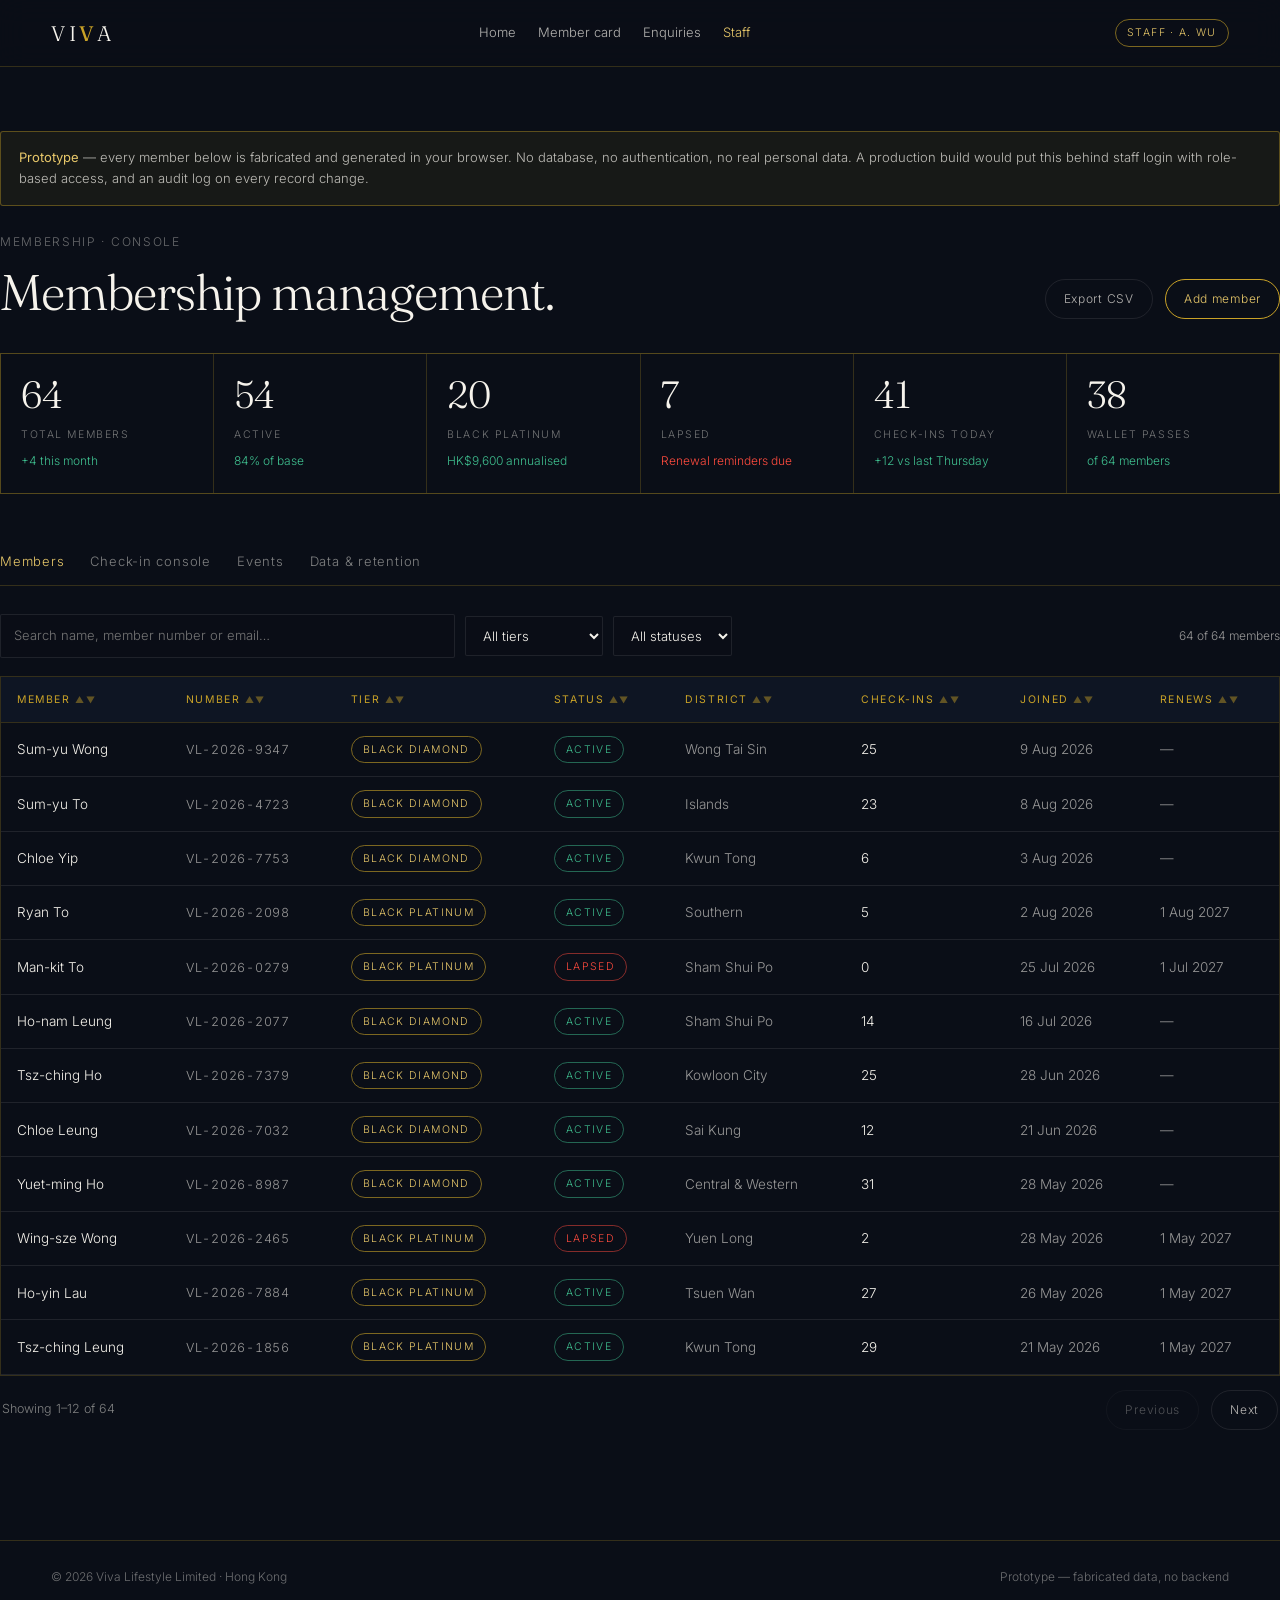
==== commit af3f204b: "All-black tier set: Black Diamond, Black Platinum, Black Gold, all by nomination" ====
--- a/admin.html
+++ b/admin.html
@@ -60,8 +60,8 @@
     <div class="toolbar">
       <input type="search" id="q" placeholder="Search name, member number or email…" aria-label="Search members">
       <select id="fTier" aria-label="Filter by tier">
-        <option value="">All tiers</option><option value="open">Diamond</option>
-        <option value="active">Platinum</option><option value="builder">Black Gold</option>
+        <option value="">All tiers</option><option value="open">Black Diamond</option>
+        <option value="active">Black Platinum</option><option value="builder">Black Gold</option>
       </select>
       <select id="fStatus" aria-label="Filter by status">
         <option value="">All statuses</option><option value="active">Active</option>
@@ -194,7 +194,7 @@
   var kpis = [
     ['Total members', M.length.toLocaleString(), '+' + newThisMonth + ' this month', false],
     ['Active', active.toLocaleString(), Math.round(active / M.length * 100) + '% of base', false],
-    ['Platinum', paid.toLocaleString(), 'HK$' + revenue.toLocaleString() + ' annualised', false],
+    ['Black Platinum', paid.toLocaleString(), 'HK$' + revenue.toLocaleString() + ' annualised', false],
     ['Lapsed', lapsed.toLocaleString(), 'Renewal reminders due', true],
     ['Check-ins today', '41', '+12 vs last Thursday', false],
     ['Wallet passes', M.filter(function (m) { return m.walletPass; }).length.toLocaleString(), 'of ' + M.length + ' members', false]
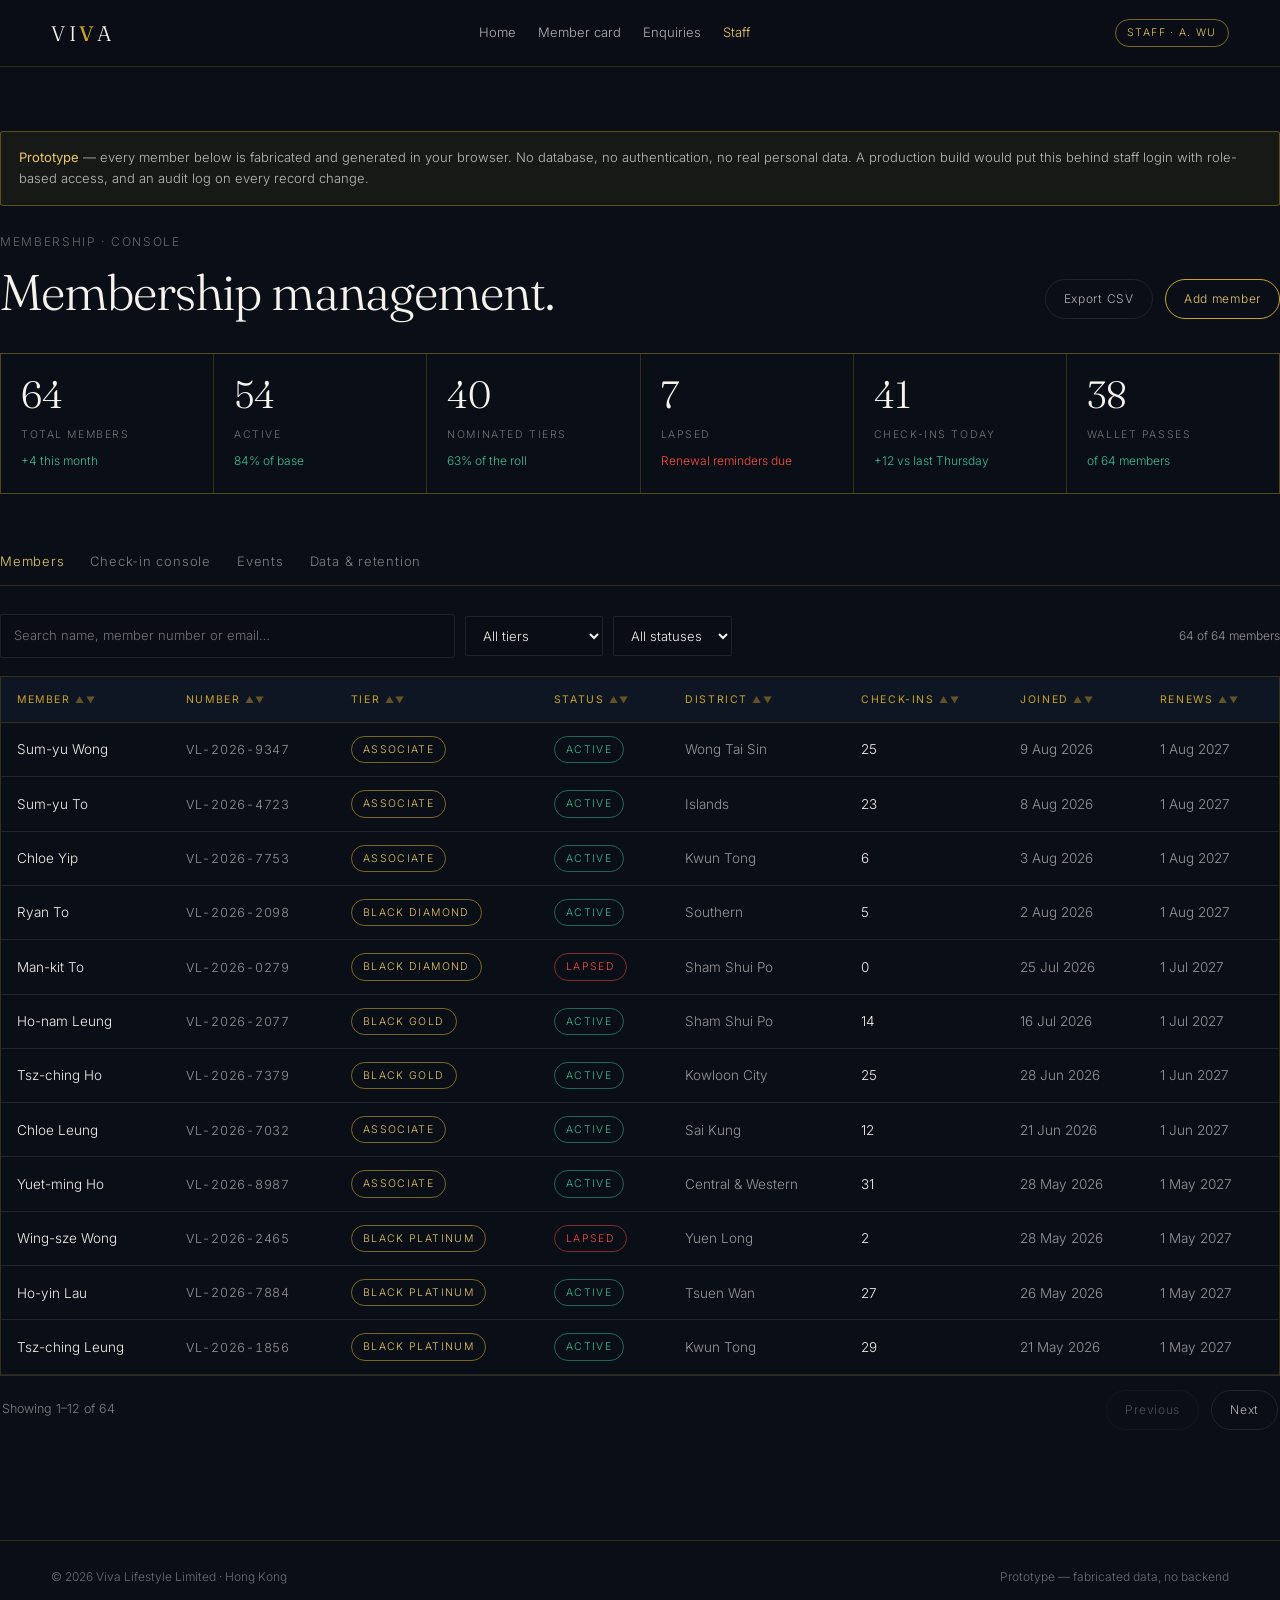
==== commit 686942da: "Five-tier ladder: Associate to Solitaire, with admission routes" ====
--- a/admin.html
+++ b/admin.html
@@ -60,8 +60,9 @@
     <div class="toolbar">
       <input type="search" id="q" placeholder="Search name, member number or email…" aria-label="Search members">
       <select id="fTier" aria-label="Filter by tier">
-        <option value="">All tiers</option><option value="open">Black Diamond</option>
-        <option value="active">Black Platinum</option><option value="builder">Black Gold</option>
+        <option value="">All tiers</option><option value="associate">Associate</option>
+        <option value="bgold">Black Gold</option><option value="bplatinum">Black Platinum</option>
+        <option value="bdiamond">Black Diamond</option><option value="solitaire">Solitaire</option>
       </select>
       <select id="fStatus" aria-label="Filter by status">
         <option value="">All statuses</option><option value="active">Active</option>
@@ -187,14 +188,14 @@
 
   /* ---------- KPIs ---------- */
   var active = M.filter(function (m) { return m.status === 'active'; }).length;
-  var paid = M.filter(function (m) { return m.tier === 'active'; }).length;
+  var paid = M.filter(function (m) { return VIVA.TIERS[m.tier].rank > 1; }).length;
   var lapsed = M.filter(function (m) { return m.status === 'lapsed'; }).length;
-  var revenue = paid * 480;
+  
   var newThisMonth = M.filter(function (m) { return m.joined.slice(0, 7) === '2026-08'; }).length;
   var kpis = [
     ['Total members', M.length.toLocaleString(), '+' + newThisMonth + ' this month', false],
     ['Active', active.toLocaleString(), Math.round(active / M.length * 100) + '% of base', false],
-    ['Black Platinum', paid.toLocaleString(), 'HK$' + revenue.toLocaleString() + ' annualised', false],
+    ['Nominated tiers', paid.toLocaleString(), Math.round(paid / M.length * 100) + '% of the roll', false],
     ['Lapsed', lapsed.toLocaleString(), 'Renewal reminders due', true],
     ['Check-ins today', '41', '+12 vs last Thursday', false],
     ['Wallet passes', M.filter(function (m) { return m.walletPass; }).length.toLocaleString(), 'of ' + M.length + ' members', false]
@@ -333,7 +334,7 @@
     var pct = Math.round(reg / e.cap * 100);
     return '<tr><td>' + VIVA.esc(e.name) + '</td><td class="muted">' + VIVA.fmtDate(e.date) + '</td>' +
       '<td class="muted">' + VIVA.esc(e.venue) + '</td>' +
-      '<td>' + (e.tier === 'open' ? '<span class="badge">All members</span>' : '<span class="badge gold">Active+</span>') + '</td>' +
+      '<td>' + (e.tier === 'open' ? '<span class="badge">All members</span>' : '<span class="badge gold">' + VIVA.TIERS[e.tier].en + '+</span>') + '</td>' +
       '<td class="mono">' + reg + '</td><td class="mono">' + e.cap + '</td>' +
       '<td><span class="badge ' + (pct > 85 ? 'red' : (pct > 60 ? 'gold' : 'green')) + '">' + pct + '%</span></td>' +
       '<td class="muted">' + VIVA.money(e.price) + '</td></tr>';
@@ -356,7 +357,7 @@
   function scan(ok) {
     var m = M[Math.floor(Math.random() * M.length)];
     var ev = VIVA.EVENTS.filter(function (e) { return e.id === evSel.value; })[0];
-    var eligible = ev.tier === 'open' || m.tier !== 'open';
+    var eligible = ev.tier === 'open' || VIVA.TIERS[m.tier].rank >= VIVA.TIERS[ev.tier].rank;
     var box = document.getElementById('scanres');
     if (!ok) {
       box.className = 'scanres no';
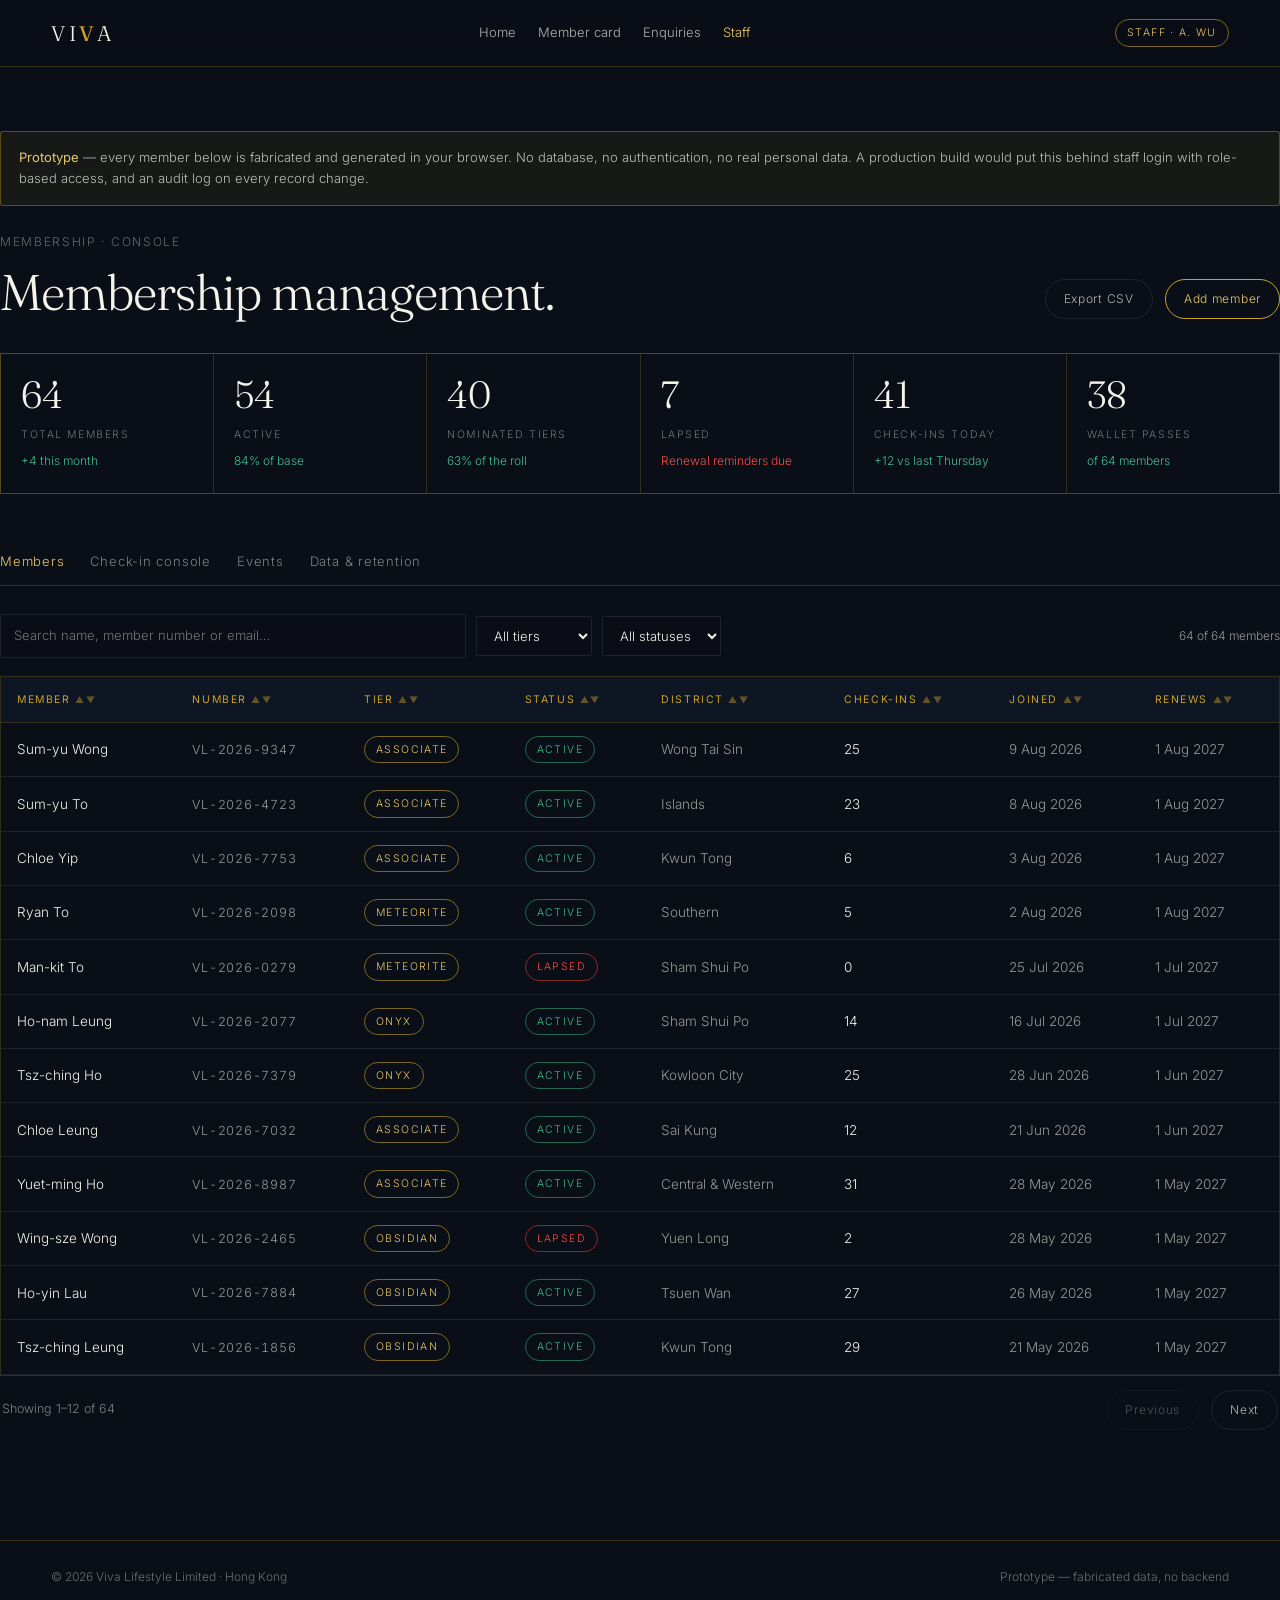
==== commit 59f91ff7: "Rare-blacks ladder: Associate, Onyx, Obsidian, Meteorite, Carbonado" ====
--- a/admin.html
+++ b/admin.html
@@ -61,8 +61,8 @@
       <input type="search" id="q" placeholder="Search name, member number or email…" aria-label="Search members">
       <select id="fTier" aria-label="Filter by tier">
         <option value="">All tiers</option><option value="associate">Associate</option>
-        <option value="bgold">Black Gold</option><option value="bplatinum">Black Platinum</option>
-        <option value="bdiamond">Black Diamond</option><option value="solitaire">Solitaire</option>
+        <option value="onyx">Onyx</option><option value="obsidian">Obsidian</option>
+        <option value="meteorite">Meteorite</option><option value="carbonado">Carbonado</option>
       </select>
       <select id="fStatus" aria-label="Filter by status">
         <option value="">All statuses</option><option value="active">Active</option>
